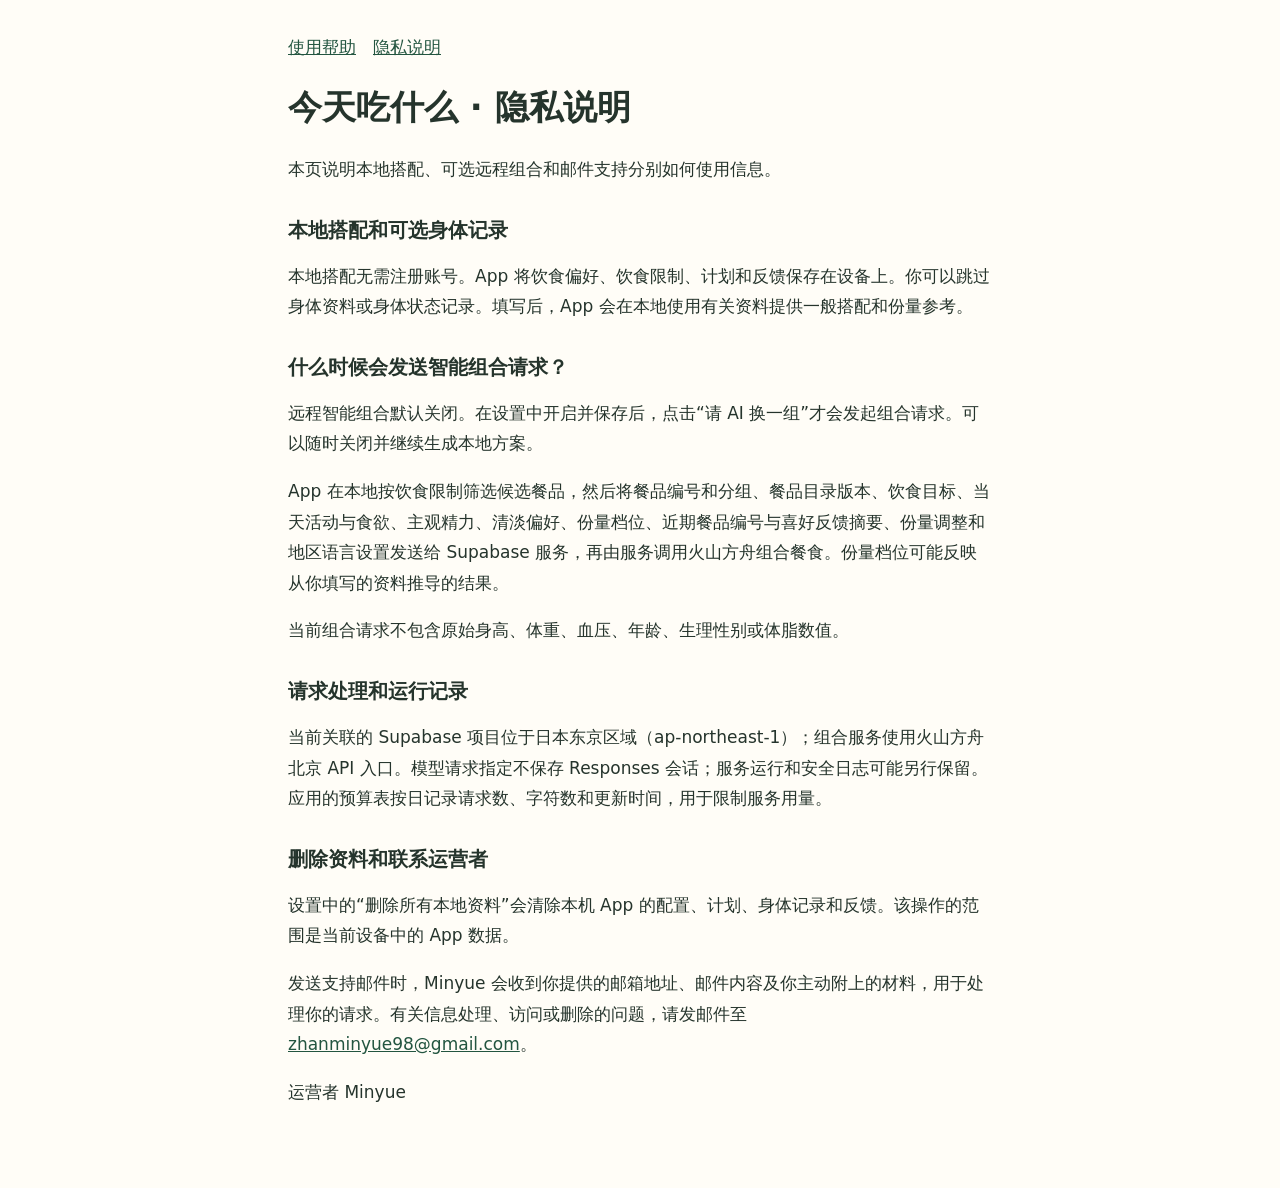
==== today-eats/privacy.html @ 60d28f0f "Publish Today Eats support and privacy pages" ====
<!doctype html><html lang="zh-CN"><head><meta charset="utf-8"><meta name="viewport" content="width=device-width,initial-scale=1"><title>今天吃什么 · 隐私说明</title><style>body{margin:0;background:#fffdf7;color:#25342c;font:17px/1.8 system-ui,sans-serif}main{max-width:44rem;margin:auto;padding:2rem 1.25rem 4rem}h1,h2{line-height:1.35}h2{font-size:1.25rem;margin-top:2rem}nav{display:flex;gap:1em}a{color:#235540}a:focus-visible{outline:3px solid currentColor}</style></head><body><main><nav aria-label="网站导航"><a href="support.html">使用帮助</a><a href="privacy.html">隐私说明</a></nav><h1>今天吃什么 · 隐私说明</h1><p>本页说明本地搭配、可选远程组合和邮件支持分别如何使用信息。</p><section><h2>本地搭配和可选身体记录</h2><p>本地搭配无需注册账号。App 将饮食偏好、饮食限制、计划和反馈保存在设备上。你可以跳过身体资料或身体状态记录。填写后，App 会在本地使用有关资料提供一般搭配和份量参考。</p></section><section><h2>什么时候会发送智能组合请求？</h2><p>远程智能组合默认关闭。在设置中开启并保存后，点击“请 AI 换一组”才会发起组合请求。可以随时关闭并继续生成本地方案。</p><p>App 在本地按饮食限制筛选候选餐品，然后将餐品编号和分组、餐品目录版本、饮食目标、当天活动与食欲、主观精力、清淡偏好、份量档位、近期餐品编号与喜好反馈摘要、份量调整和地区语言设置发送给 Supabase 服务，再由服务调用火山方舟组合餐食。份量档位可能反映从你填写的资料推导的结果。</p><p>当前组合请求不包含原始身高、体重、血压、年龄、生理性别或体脂数值。</p></section><section><h2>请求处理和运行记录</h2><p>当前关联的 Supabase 项目位于日本东京区域（ap-northeast-1）；组合服务使用火山方舟北京 API 入口。模型请求指定不保存 Responses 会话；服务运行和安全日志可能另行保留。应用的预算表按日记录请求数、字符数和更新时间，用于限制服务用量。</p></section><section><h2>删除资料和联系运营者</h2><p>设置中的“删除所有本地资料”会清除本机 App 的配置、计划、身体记录和反馈。该操作的范围是当前设备中的 App 数据。</p><p>发送支持邮件时，Minyue 会收到你提供的邮箱地址、邮件内容及你主动附上的材料，用于处理你的请求。有关信息处理、访问或删除的问题，请发邮件至 <a href="mailto:zhanminyue98@gmail.com">zhanminyue98@gmail.com</a>。</p></section><footer><p>运营者 Minyue</p></footer></main></body></html>
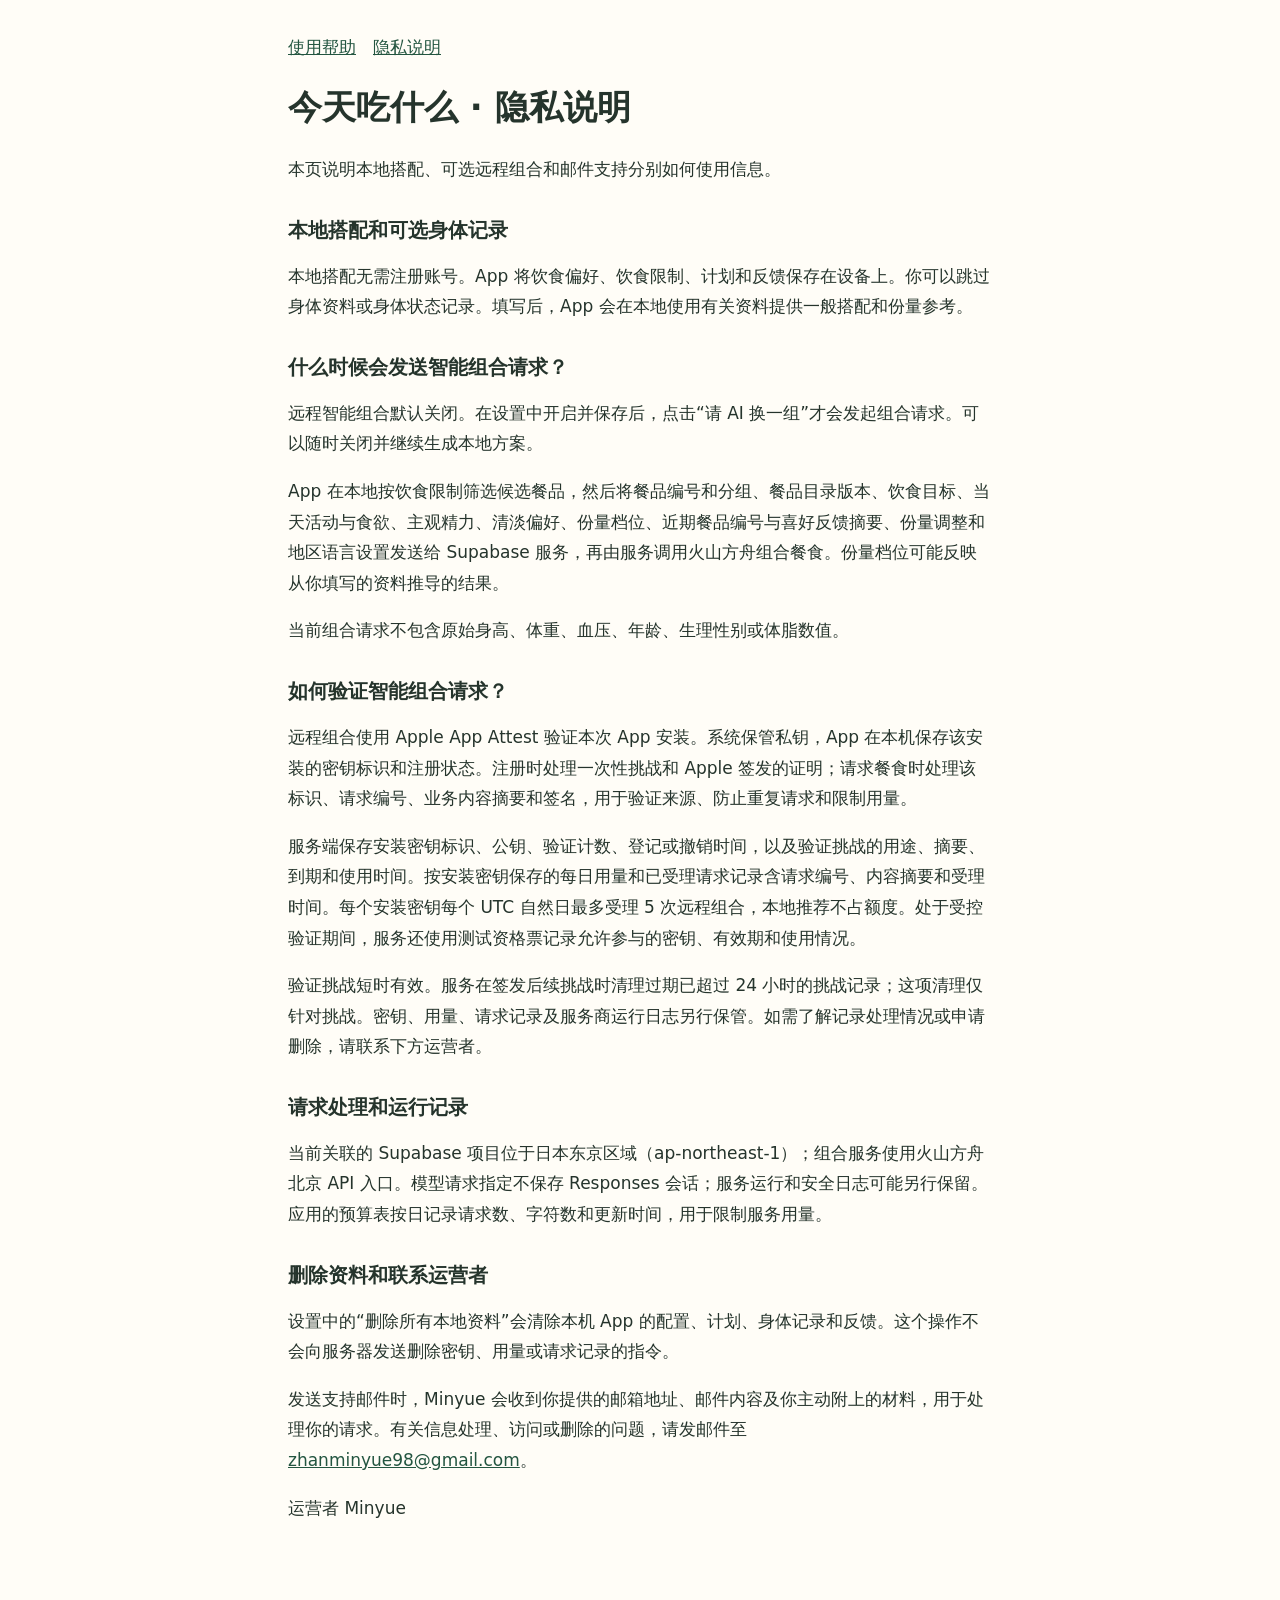
==== commit 32d1ad96: "说明今天吃什么远程组合的安装验证与每日额度" ====
--- a/today-eats/privacy.html
+++ b/today-eats/privacy.html
@@ -1 +1 @@
-<!doctype html><html lang="zh-CN"><head><meta charset="utf-8"><meta name="viewport" content="width=device-width,initial-scale=1"><title>今天吃什么 · 隐私说明</title><style>body{margin:0;background:#fffdf7;color:#25342c;font:17px/1.8 system-ui,sans-serif}main{max-width:44rem;margin:auto;padding:2rem 1.25rem 4rem}h1,h2{line-height:1.35}h2{font-size:1.25rem;margin-top:2rem}nav{display:flex;gap:1em}a{color:#235540}a:focus-visible{outline:3px solid currentColor}</style></head><body><main><nav aria-label="网站导航"><a href="support.html">使用帮助</a><a href="privacy.html">隐私说明</a></nav><h1>今天吃什么 · 隐私说明</h1><p>本页说明本地搭配、可选远程组合和邮件支持分别如何使用信息。</p><section><h2>本地搭配和可选身体记录</h2><p>本地搭配无需注册账号。App 将饮食偏好、饮食限制、计划和反馈保存在设备上。你可以跳过身体资料或身体状态记录。填写后，App 会在本地使用有关资料提供一般搭配和份量参考。</p></section><section><h2>什么时候会发送智能组合请求？</h2><p>远程智能组合默认关闭。在设置中开启并保存后，点击“请 AI 换一组”才会发起组合请求。可以随时关闭并继续生成本地方案。</p><p>App 在本地按饮食限制筛选候选餐品，然后将餐品编号和分组、餐品目录版本、饮食目标、当天活动与食欲、主观精力、清淡偏好、份量档位、近期餐品编号与喜好反馈摘要、份量调整和地区语言设置发送给 Supabase 服务，再由服务调用火山方舟组合餐食。份量档位可能反映从你填写的资料推导的结果。</p><p>当前组合请求不包含原始身高、体重、血压、年龄、生理性别或体脂数值。</p></section><section><h2>请求处理和运行记录</h2><p>当前关联的 Supabase 项目位于日本东京区域（ap-northeast-1）；组合服务使用火山方舟北京 API 入口。模型请求指定不保存 Responses 会话；服务运行和安全日志可能另行保留。应用的预算表按日记录请求数、字符数和更新时间，用于限制服务用量。</p></section><section><h2>删除资料和联系运营者</h2><p>设置中的“删除所有本地资料”会清除本机 App 的配置、计划、身体记录和反馈。该操作的范围是当前设备中的 App 数据。</p><p>发送支持邮件时，Minyue 会收到你提供的邮箱地址、邮件内容及你主动附上的材料，用于处理你的请求。有关信息处理、访问或删除的问题，请发邮件至 <a href="mailto:zhanminyue98@gmail.com">zhanminyue98@gmail.com</a>。</p></section><footer><p>运营者 Minyue</p></footer></main></body></html>
+<!doctype html><html lang="zh-CN"><head><meta charset="utf-8"><meta name="viewport" content="width=device-width,initial-scale=1"><title>今天吃什么 · 隐私说明</title><style>body{margin:0;background:#fffdf7;color:#25342c;font:17px/1.8 system-ui,sans-serif}main{max-width:44rem;margin:auto;padding:2rem 1.25rem 4rem}h1,h2{line-height:1.35}h2{font-size:1.25rem;margin-top:2rem}nav{display:flex;gap:1em}a{color:#235540}a:focus-visible{outline:3px solid currentColor}</style></head><body><main><nav aria-label="网站导航"><a href="support.html">使用帮助</a><a href="privacy.html">隐私说明</a></nav><h1>今天吃什么 · 隐私说明</h1><p>本页说明本地搭配、可选远程组合和邮件支持分别如何使用信息。</p><section><h2>本地搭配和可选身体记录</h2><p>本地搭配无需注册账号。App 将饮食偏好、饮食限制、计划和反馈保存在设备上。你可以跳过身体资料或身体状态记录。填写后，App 会在本地使用有关资料提供一般搭配和份量参考。</p></section><section><h2>什么时候会发送智能组合请求？</h2><p>远程智能组合默认关闭。在设置中开启并保存后，点击“请 AI 换一组”才会发起组合请求。可以随时关闭并继续生成本地方案。</p><p>App 在本地按饮食限制筛选候选餐品，然后将餐品编号和分组、餐品目录版本、饮食目标、当天活动与食欲、主观精力、清淡偏好、份量档位、近期餐品编号与喜好反馈摘要、份量调整和地区语言设置发送给 Supabase 服务，再由服务调用火山方舟组合餐食。份量档位可能反映从你填写的资料推导的结果。</p><p>当前组合请求不包含原始身高、体重、血压、年龄、生理性别或体脂数值。</p></section><section><h2>如何验证智能组合请求？</h2><p>远程组合使用 Apple App Attest 验证本次 App 安装。系统保管私钥，App 在本机保存该安装的密钥标识和注册状态。注册时处理一次性挑战和 Apple 签发的证明；请求餐食时处理该标识、请求编号、业务内容摘要和签名，用于验证来源、防止重复请求和限制用量。</p><p>服务端保存安装密钥标识、公钥、验证计数、登记或撤销时间，以及验证挑战的用途、摘要、到期和使用时间。按安装密钥保存的每日用量和已受理请求记录含请求编号、内容摘要和受理时间。每个安装密钥每个 UTC 自然日最多受理 5 次远程组合，本地推荐不占额度。处于受控验证期间，服务还使用测试资格票记录允许参与的密钥、有效期和使用情况。</p><p>验证挑战短时有效。服务在签发后续挑战时清理过期已超过 24 小时的挑战记录；这项清理仅针对挑战。密钥、用量、请求记录及服务商运行日志另行保管。如需了解记录处理情况或申请删除，请联系下方运营者。</p></section><section><h2>请求处理和运行记录</h2><p>当前关联的 Supabase 项目位于日本东京区域（ap-northeast-1）；组合服务使用火山方舟北京 API 入口。模型请求指定不保存 Responses 会话；服务运行和安全日志可能另行保留。应用的预算表按日记录请求数、字符数和更新时间，用于限制服务用量。</p></section><section><h2>删除资料和联系运营者</h2><p>设置中的“删除所有本地资料”会清除本机 App 的配置、计划、身体记录和反馈。这个操作不会向服务器发送删除密钥、用量或请求记录的指令。</p><p>发送支持邮件时，Minyue 会收到你提供的邮箱地址、邮件内容及你主动附上的材料，用于处理你的请求。有关信息处理、访问或删除的问题，请发邮件至 <a href="mailto:zhanminyue98@gmail.com">zhanminyue98@gmail.com</a>。</p></section><footer><p>运营者 Minyue</p></footer></main></body></html>
